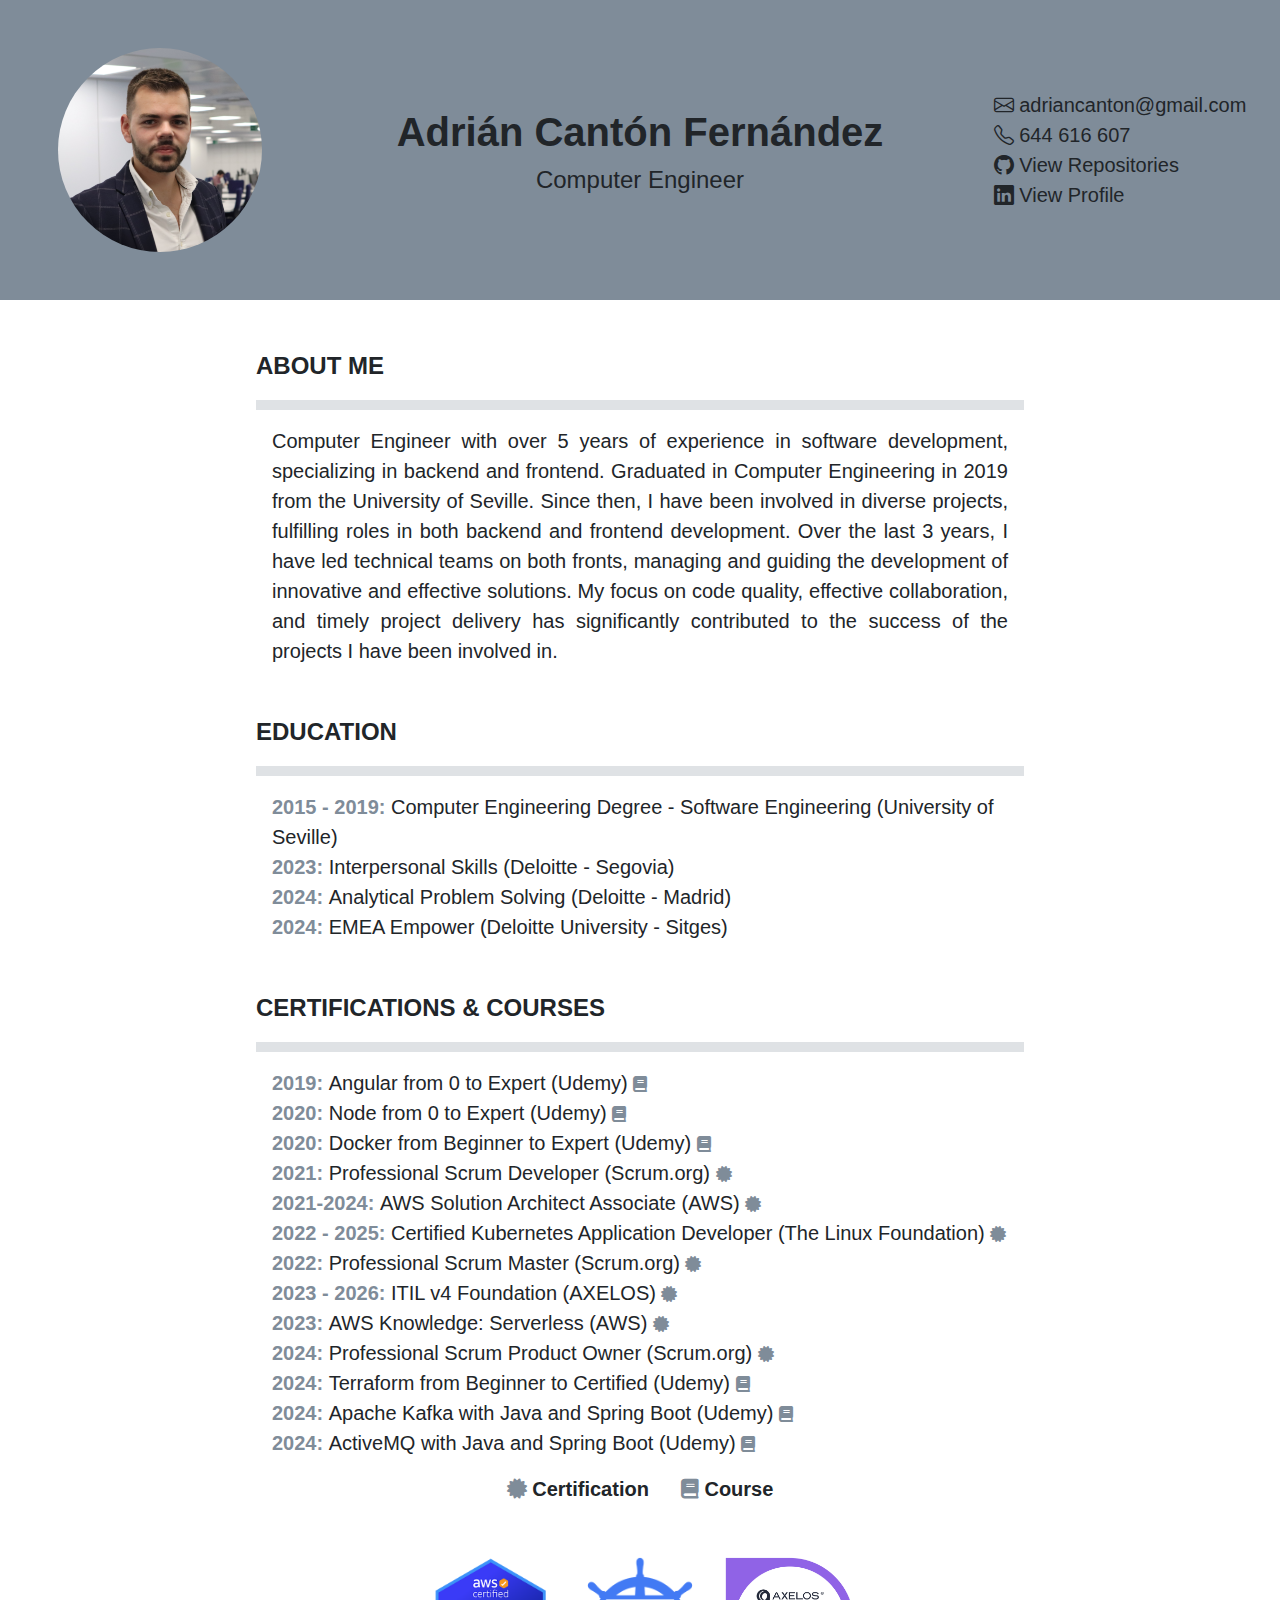
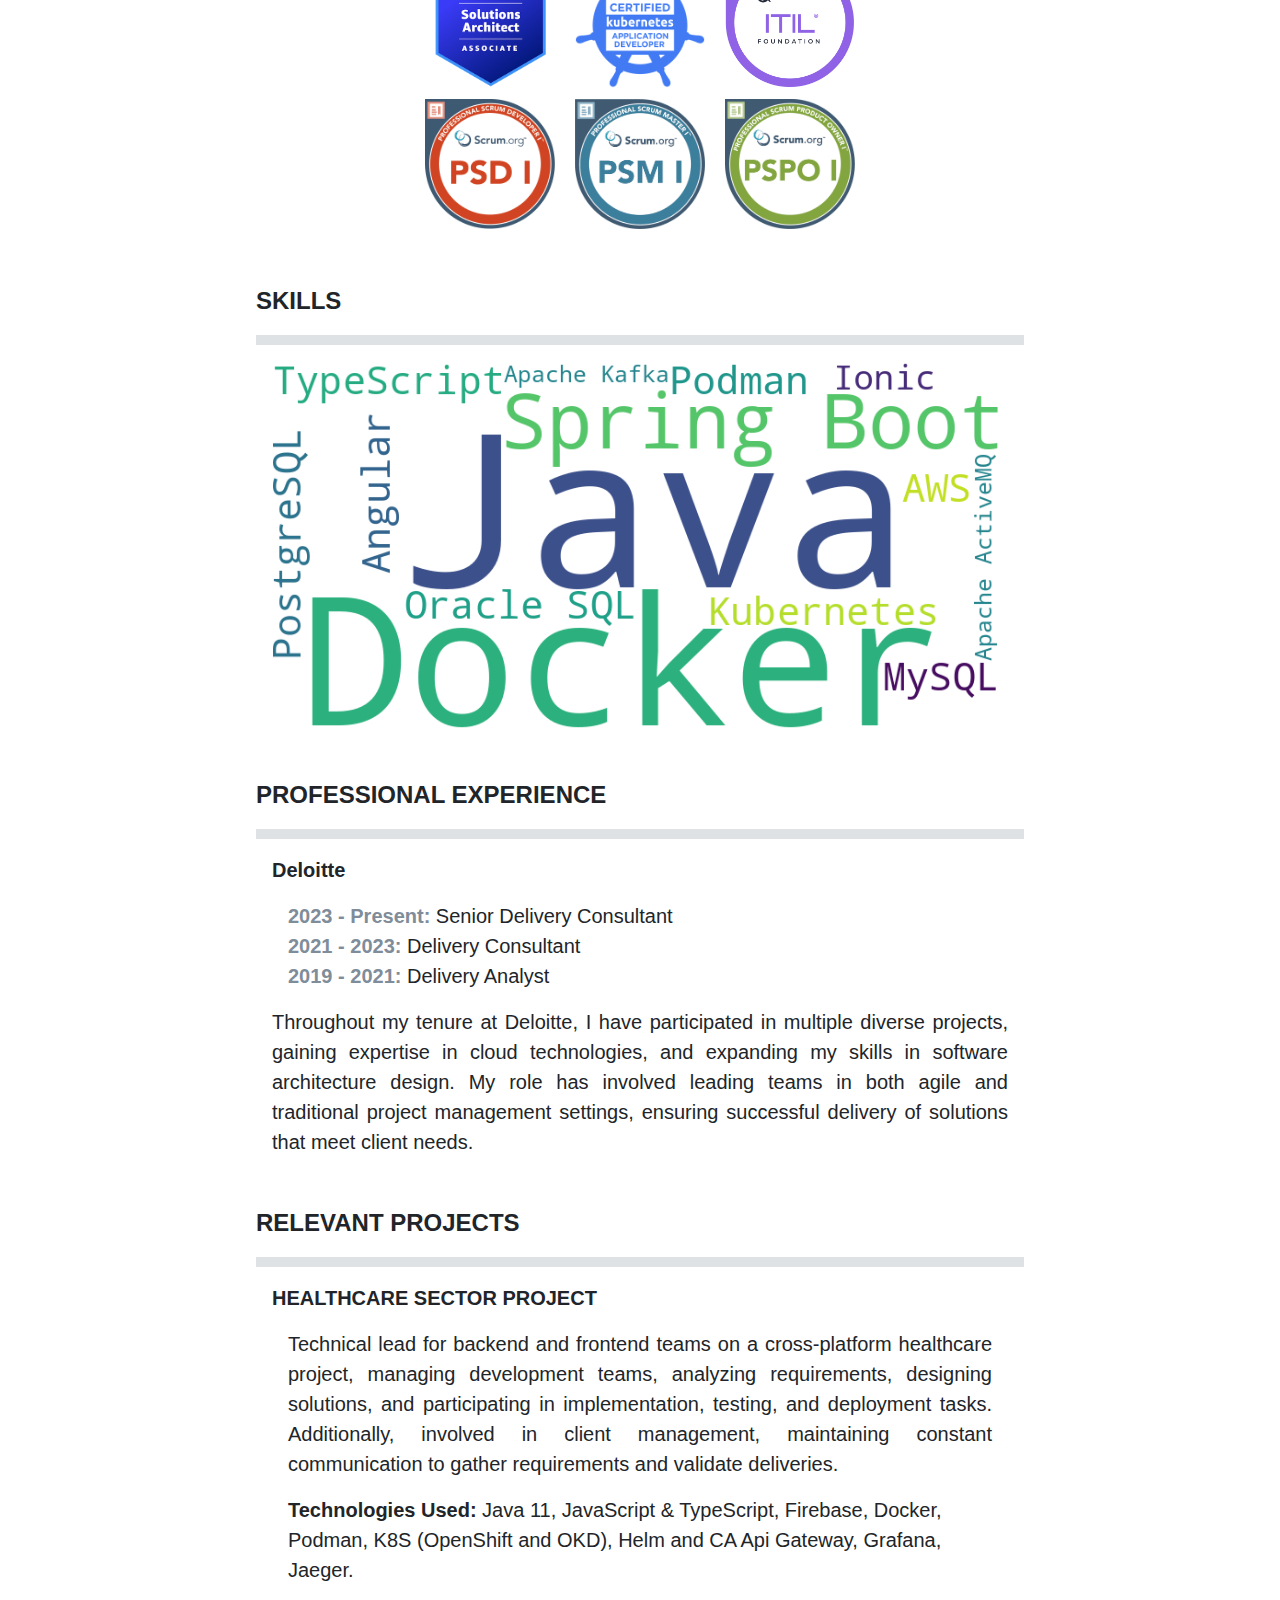
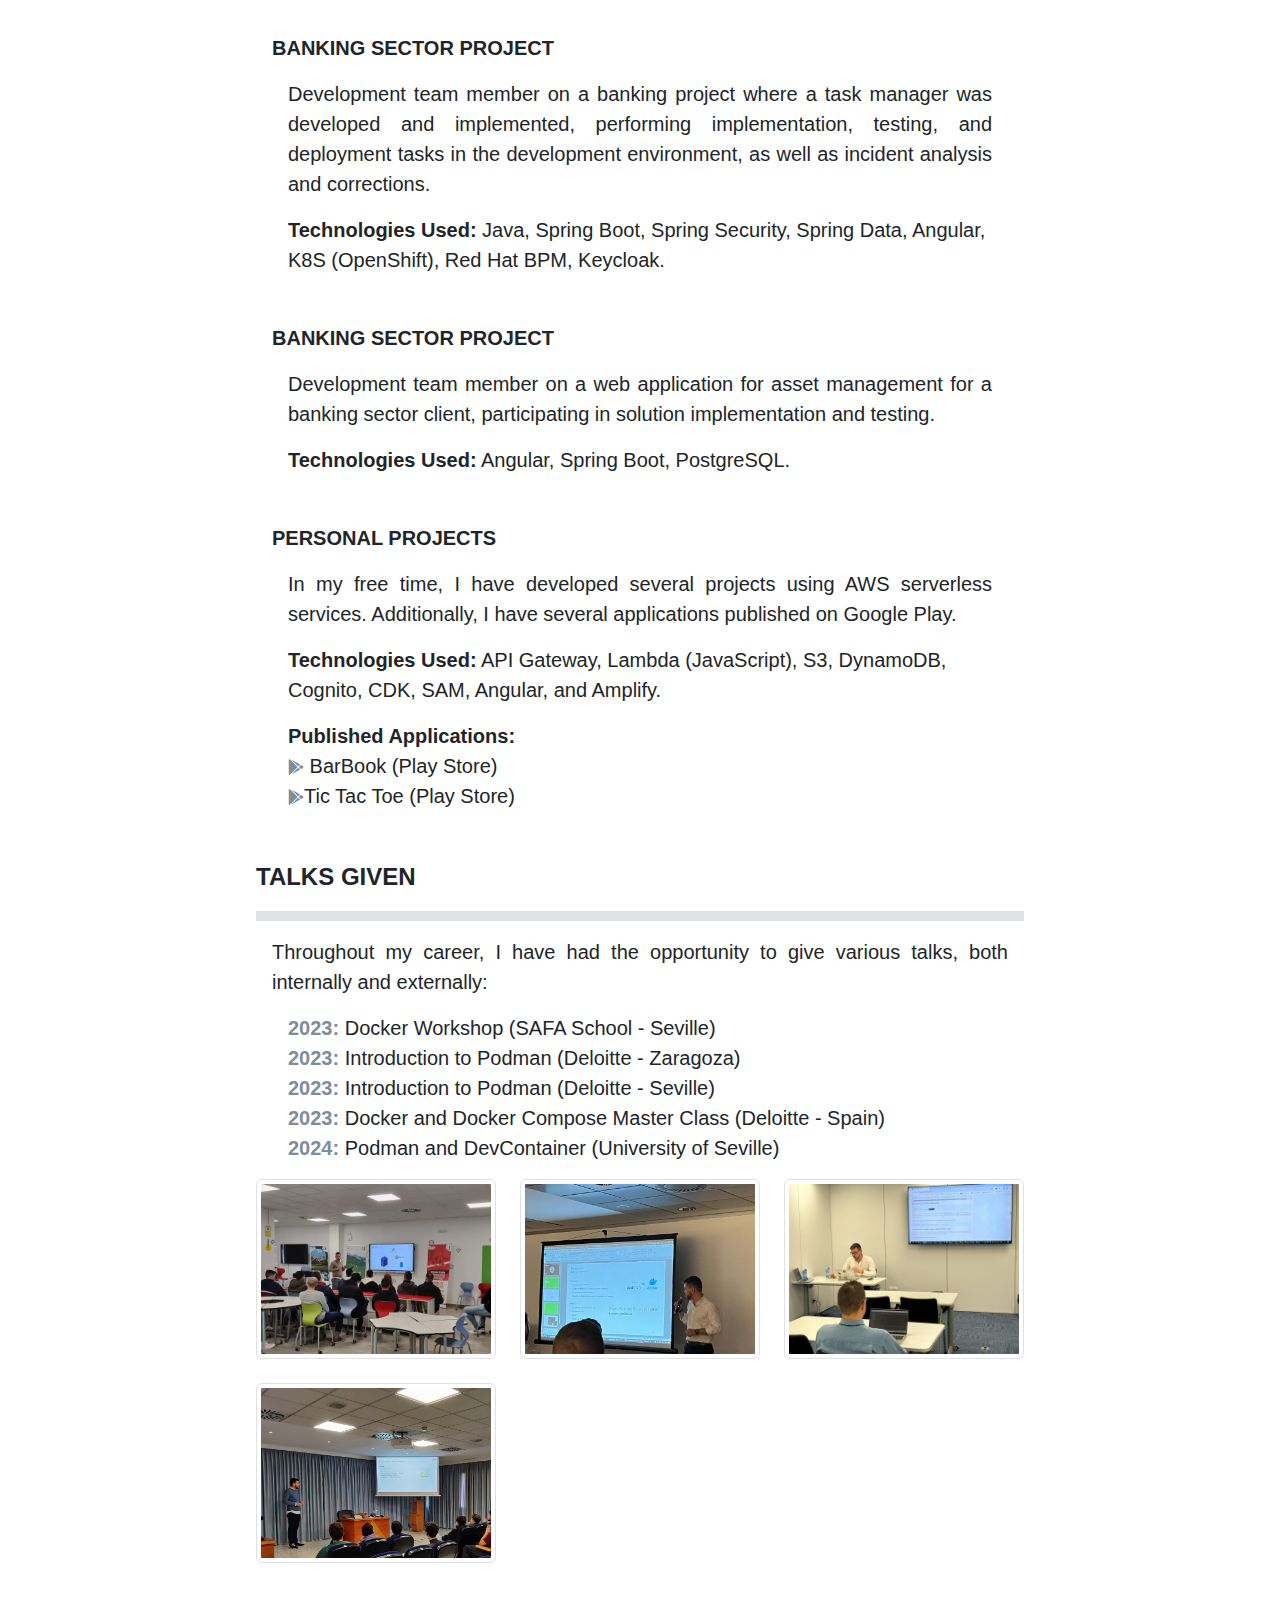
==== en.html @ 29fb7009 "Added multilanguage" ====
<!DOCTYPE html>
<html lang="en">

<head>
    <meta charset="UTF-8">
    <meta name="viewport" content="width=device-width, initial-scale=1.0">
    <title>Adrián Cantón</title>
    <link rel="icon" type="image/png" sizes="32x32" href="./assets/images/icon.png">
    <link href="https://cdn.jsdelivr.net/npm/bootstrap@5.3.3/dist/css/bootstrap.min.css" rel="stylesheet"
        integrity="sha384-QWTKZyjpPEjISv5WaRU9OFeRpok6YctnYmDr5pNlyT2bRjXh0JMhjY6hW+ALEwIH" crossorigin="anonymous">
    <link href="https://cdn.jsdelivr.net/npm/bootstrap-icons@1.10.5/font/bootstrap-icons.css" rel="stylesheet">
    <link rel="stylesheet" href="https://cdnjs.cloudflare.com/ajax/libs/font-awesome/6.0.0-beta3/css/all.min.css">
    <link href="./assets/styles/styles.css" rel="stylesheet">
</head>

<body class="mb-5">
    <div class="header row">
        <div class="photo col-lg-3 p-5">
            <img src="./assets/images/me.jpeg" />
        </div>
        <div class="main-title text-center col-lg-6 ps-3 pe-3">
            <div class="name">Adrián Cantón Fernández</div>
            <div class="job">Computer Engineer</div>
        </div>
        <div class="links col-lg-3 pt-5 pb-5">
            <div>
                <div class="link"><a href="mailto:adriancanton@gmail.com"><i class="bi bi-envelope"></i>
                        adriancanton@gmail.com</a></div>
                <div class="link"><a href="tel:644616607"><i class="bi bi-telephone"></i> 644 616 607</a></div>
                <div class="link"><a href="https://github.com/adrcanfer" target="_blank"><i class="bi bi-github"></i>
                        View Repositories</a></div>
                <div class="link"><a
                        href="https://www.linkedin.com/in/adri%C3%A1n-cant%C3%B3n-fern%C3%A1ndez-652291108/"
                        target="_blank"><i class="bi bi-linkedin"></i> View Profile</a></div>
            </div>
        </div>
    </div>
    <div class="container">
        <div class="section mt-5">
            <div class="section-title text-uppercase">About Me</div>
            <hr>
            <div class="section-content mx-3">
                <div class="section-description text-justify">
                    Computer Engineer with over 5 years of experience in software development, specializing in backend
                    and frontend. Graduated in Computer Engineering in 2019 from the University of Seville. Since then,
                    I have been involved in diverse projects, fulfilling roles in both backend and frontend development.
                    Over the last 3 years, I have led technical teams on both fronts, managing and guiding the
                    development of innovative and effective solutions. My focus on code quality, effective
                    collaboration, and timely project delivery has significantly contributed to the success of the
                    projects I have been involved in.
                </div>
            </div>
        </div>
        <div class="section mt-5">
            <div class="section-title text-uppercase">Education</div>
            <hr>
            <div class="section-content mx-3">
                <div class="section-item"><span class="item-date">2015 - 2019: </span> Computer Engineering Degree -
                    Software Engineering (University of Seville)</div>
                <div class="section-item"><span class="item-date">2023: </span> Interpersonal Skills (Deloitte -
                    Segovia)</div>
                <div class="section-item"><span class="item-date">2024: </span> Analytical Problem Solving (Deloitte -
                    Madrid)</div>
                <div class="section-item"><span class="item-date">2024: </span> EMEA Empower (Deloitte University -
                    Sitges)</div>
            </div>
        </div>
        <div class="section mt-5">
            <div class="section-title text-uppercase">Certifications & Courses</div>
            <hr>
            <div class="section-content mx-3">

                <div class="section-item"><span class="item-date">2019: </span> Angular from 0 to Expert (Udemy) <i
                        class="fas fa-book"></i></div>
                <div class="section-item"><span class="item-date">2020: </span> Node from 0 to Expert (Udemy) <i
                        class="fas fa-book"></i></div>
                <div class="section-item"><span class="item-date">2020: </span> Docker from Beginner to Expert (Udemy)
                    <i class="fas fa-book"></i></div>
                <div class="section-item"><span class="item-date">2021: </span> Professional Scrum Developer (Scrum.org)
                    <i class="fas fa-certificate"></i></div>
                <div class="section-item"><span class="item-date">2021-2024: </span> AWS Solution Architect Associate
                    (AWS) <i class="fas fa-certificate"></i></div>
                <div class="section-item"><span class="item-date">2022 - 2025: </span> Certified Kubernetes Application
                    Developer (The Linux Foundation) <i class="fas fa-certificate"></i></div>
                <div class="section-item"><span class="item-date">2022: </span> Professional Scrum Master (Scrum.org) <i
                        class="fas fa-certificate"></i></div>
                <div class="section-item"><span class="item-date">2023 - 2026: </span> ITIL v4 Foundation (AXELOS) <i
                        class="fas fa-certificate"></i></div>
                <div class="section-item"><span class="item-date">2023: </span> AWS Knowledge: Serverless (AWS) <i
                        class="fas fa-certificate"></i></div>
                <div class="section-item"><span class="item-date">2024: </span> Professional Scrum Product Owner
                    (Scrum.org) <i class="fas fa-certificate"></i></div>
                <div class="section-item"><span class="item-date">2024: </span> Terraform from Beginner to Certified
                    (Udemy) <i class="fas fa-book"></i></div>
                <div class="section-item"><span class="item-date">2024: </span> Apache Kafka with Java and Spring Boot
                    (Udemy) <i class="fas fa-book"></i></div>
                <div class="section-item"><span class="item-date">2024: </span> ActiveMQ with Java and Spring Boot
                    (Udemy) <i class="fas fa-book"></i></div>

                <div class="legend mt-3">
                    <div class="legend-item me-3 fw-bold"><i class="fas fa-certificate"></i> Certification</div>
                    <div class="legend-item ms-3 fw-bold"><i class="fas fa-book"></i> Course</div>
                </div>

                <div class="badges mt-5">
                    <div class="badge"><img class="img-fluid" src="./assets/images/badge/aws.png"></div>
                    <div class="badge"><img class="img-fluid" src="./assets/images/badge/ckad.png"></div>
                    <div class="badge"><img class="img-fluid" src="./assets/images/badge/itil.png"></div>
                    <div class="badge"><img class="img-fluid" src="./assets/images/badge/psd.png"></div>
                    <div class="badge"><img class="img-fluid" src="./assets/images/badge/psm.png"></div>
                    <div class="badge"><img class="img-fluid" src="./assets/images/badge/pspo.png"></div>
                </div>
            </div>
        </div>


        <div class="section mt-5">
            <div class="section-title text-uppercase">Skills</div>
            <hr>
            <div class="section-content mx-3">
                <div class="row">
                    <div>
                        <img class="img-fluid" src="./assets/images/knowledge/cloud.png" />
                    </div>
                </div>
            </div>
        </div>
        <div class="section mt-5">
            <div class="section-title text-uppercase">Professional Experience</div>
            <hr>
            <div class="section-content mx-3">
                <div class="section-item fw-bold mb-3">Deloitte</div>
                <div class="section-subitem ms-3"><span class="item-date">2023 - Present: </span> Senior Delivery
                    Consultant</div>
                <div class="section-subitem ms-3"><span class="item-date">2021 - 2023: </span> Delivery Consultant</div>
                <div class="section-subitem ms-3"><span class="item-date">2019 - 2021: </span> Delivery Analyst</div>
                <div class="section-descrption text-justify mt-3">Throughout my tenure at Deloitte, I have participated
                    in multiple diverse projects, gaining expertise in cloud technologies, and expanding my skills in
                    software architecture design. My role has involved leading teams in both agile and traditional
                    project management settings, ensuring successful delivery of solutions that meet client needs.</div>
            </div>
        </div>

        <div class="section mt-5">
            <div class="section-title text-uppercase">Relevant Projects</div>
            <hr>
            <div class="section-content mx-3">
                <div class="section-item">
                    <div class="item-title fw-bold text-uppercase">Healthcare Sector Project</div>
                    <div class="item-description text-justify mt-3 mx-3">
                        Technical lead for backend and frontend teams on a cross-platform healthcare project, managing
                        development teams, analyzing requirements, designing solutions, and participating in
                        implementation, testing, and deployment tasks. Additionally, involved in client management,
                        maintaining constant communication to gather requirements and validate deliveries.
                    </div>
                    <div class="item-technologies mt-3 mx-3"><strong>Technologies Used:</strong> Java 11, JavaScript &
                        TypeScript, Firebase, Docker, Podman, K8S (OpenShift and OKD), Helm and CA Api Gateway, Grafana,
                        Jaeger.</div>
                </div>

                <div class="section-item mt-5">
                    <div class="item-title fw-bold text-uppercase">Banking Sector Project</div>
                    <div class="item-description text-justify mt-3 mx-3">
                        Development team member on a banking project where a task manager was developed and implemented,
                        performing implementation, testing, and deployment tasks in the development environment, as well
                        as incident analysis and corrections.
                    </div>
                    <div class="item-technologies mt-3 mx-3"><strong>Technologies Used:</strong> Java, Spring Boot,
                        Spring Security, Spring Data, Angular, K8S (OpenShift), Red Hat BPM, Keycloak.</div>
                </div>

                <div class="section-item mt-5">
                    <div class="item-title fw-bold text-uppercase">Banking Sector Project</div>
                    <div class="item-description text-justify mt-3 mx-3">
                        Development team member on a web application for asset management for a banking sector client,
                        participating in solution implementation and testing.
                    </div>
                    <div class="item-technologies mt-3 mx-3"><strong>Technologies Used:</strong> Angular, Spring Boot,
                        PostgreSQL.</div>
                </div>

                <div class="section-item mt-5">
                    <div class="item-title fw-bold text-uppercase">Personal Projects</div>
                    <div class="item-description text-justify mt-3 mx-3">
                        In my free time, I have developed several projects using AWS serverless services. Additionally,
                        I have several applications published on Google Play.
                    </div>
                    <div class="item-technologies mt-3 mx-3"><strong>Technologies Used:</strong> API Gateway, Lambda
                        (JavaScript), S3, DynamoDB, Cognito, CDK, SAM, Angular, and Amplify.</div>
                    <div class="item-links mt-3 mx-3">
                        <strong>Published Applications:</strong><br>
                        <div class="link"><i class="fa-brands fa-google-play"></i><a
                                href="https://play.google.com/store/apps/details?id=com.adrcanfer.barbook"
                                target="_blank" rel="noopener noreferrer"> BarBook (Play Store)</a><br></div>
                        <div class="link"><i class="fa-brands fa-google-play"></i><a
                                href="https://play.google.com/store/apps/details?id=com.adrcanfer.tictactoe"
                                target="_blank" rel="noopener noreferrer">Tic Tac Toe (Play Store)</a></div>
                    </div>
                </div>
            </div>


            <div class="section mt-5">
                <div class="section-title text-uppercase">Talks Given</div>
                <hr>
                <div class="section-content mx-3">
                    <div class="section-description text-justify mb-3">Throughout my career, I have had the opportunity
                        to give various talks, both internally and externally:</div>
                    <div class="section-item ms-3"><span class="item-date">2023: </span> Docker Workshop (SAFA School -
                        Seville)</div>
                    <div class="section-item ms-3"><span class="item-date">2023: </span> Introduction to Podman
                        (Deloitte - Zaragoza)</div>
                    <div class="section-item ms-3"><span class="item-date">2023: </span> Introduction to Podman
                        (Deloitte - Seville)</div>
                    <div class="section-item ms-3"><span class="item-date">2023: </span> Docker and Docker Compose
                        Master Class (Deloitte - Spain)</div>
                    <div class="section-item ms-3"><span class="item-date">2024: </span> Podman and DevContainer
                        (University of Seville)</div>
                </div>
                <div class="gallery row mt-3">
                    <div class="col-md-4 mb-4">
                        <a href="#" class="gallery-item" data-image="./assets/images/techtalks/safa.jpg"
                            data-caption="Docker Workshop (Colegio SAFA - Sevilla)">
                            <div class="img-container">
                                <img src="./assets/images/techtalks/safa.jpg" class="img-thumbnail img-4-3"
                                    alt="Miniatura Safa">
                            </div>
                        </a>
                    </div>
                    <div class="col-md-4 mb-4">
                        <a href="#" class="gallery-item" data-image="./assets/images/techtalks/th.jpg"
                            data-caption="Introduction to Podman (Deloitte - Zaragoza)">
                            <div class="img-container">
                                <img src="./assets/images/techtalks/th.jpg" class="img-thumbnail img-4-3"
                                    alt="Miniatura TH">
                            </div>
                        </a>
                    </div>
                    <div class="col-md-4 mb-4">
                        <a href="#" class="gallery-item" data-image="./assets/images/techtalks/taller-docker.jpg"
                            data-caption="Docker and Docker Compose Master Class (Deloitte - Spain)">
                            <div class="img-container">
                                <img src="./assets/images/techtalks/taller-docker.jpg" class="img-thumbnail img-4-3"
                                    alt="Miniatura Taller Docker">
                            </div>
                        </a>
                    </div>
                    <div class="col-md-4 mb-4">
                        <a href="#" class="gallery-item" data-image="./assets/images/techtalks/us.jpg"
                            data-caption="Podman and DevContainer (University of Seville)">
                            <div class="img-container">
                                <img src="./assets/images/techtalks/us.jpg" class="img-thumbnail img-4-3"
                                    alt="Miniatura US">
                            </div>
                        </a>
                    </div>
                </div>
            </div>
        </div>

        <!-- Modal imágenes -->
        <div id="galleryModal" class="modal fade" tabindex="-1" aria-labelledby="galleryModalLabel" aria-hidden="true">
            <div class="modal-dialog modal-xl">
                <div class="modal-content">
                    <div class="modal-body">
                        <img id="modalImage" src="" class="">
                        <div id="modalCaption" class="mt-2 text-center"></div>
                    </div>
                    <div class="modal-footer">
                        <button type="button" class="btn btn-secondary" data-bs-dismiss="modal">Close</button>
                        <button type="button" class="btn btn-primary" id="prevBtn"><i
                                class="bi bi-arrow-left"></i></button>
                        <button type="button" class="btn btn-primary" id="nextBtn"><i
                                class="bi bi-arrow-right"></i></button>
                    </div>
                </div>
            </div>
        </div>
</body>

</html>
---- assets/styles/styles.css ----
body {
    font-size: 20px;
    font-family: Arial, Helvetica, sans-serif;
    overflow-x: hidden; /* Previene el scroll horizontal */
}

.text-justify {
    text-align: justify;
}

/* Header */
.header {
    background-color: #7f8c99;
    width: 100%;
    margin: 0; /* Elimina márgenes no deseados */
}

.photo {
    max-height: 300px;
    display: flex;
    justify-content: center;
}

.photo img {
    border-radius: 150px;
    max-height: 100%;
    max-width: 100%; /* Asegura que la imagen no se desborde */
}

.main-title {
    display: flex;
    flex-direction: column;
    justify-content: center;
    align-items: center;
    padding-left: 1rem;
    padding-right: 1rem;
}

.name {
    font-size: 40px;
    font-weight: bold;
    text-align: center;
}

.job {
    font-size: 24px;
}

.links {
    display: flex;
    flex-direction: column;
    justify-content: center;
    align-items: center;
    padding-left: 1rem;
    padding-right: 1rem;
}

.link a {
    color: #212529;
    text-decoration: none;
}

.link a:hover {
    text-decoration: underline;
}

/* Content */
.container {
    max-width: 800px;
    padding-left: 1rem;
    padding-right: 1rem;
}

.section {}

.section-title {
    font-size: 24px;
    font-weight: bold;
}

hr {
    border: 5px solid #7f8c99;
}

.item-date {
    color: #7f8c99;
    font-weight: bold;
}

.legend {
    display: flex;
    justify-content: center;
}

.section-item i {
    font-size: 16px;
}

.section-item i, .legend i {
    color: #7f8c99;
}

.img-4-3 {
    width: 100%;
    height: auto;
    max-height: 200px;
    object-fit: cover;
    display: block;
}

.img-container {
    position: relative;
    width: 100%;
    padding-bottom: 75%;
    overflow: hidden;
}
.img-container img {
    position: absolute;
    top: 0;
    left: 0;
    width: 100%;
    height: 100%;
    object-fit: cover;
}

.modal-body img {
    width: auto;
    height: auto;
    max-width: 100%;
    max-height: 75vh;
    margin: 0 auto;
    display: block;
}

.badges  {
    display: flex;
    flex-wrap: wrap;
    justify-content: center;
    max-width: 450px;
    margin: auto;
}

.badge {
    max-width: 150px;
}
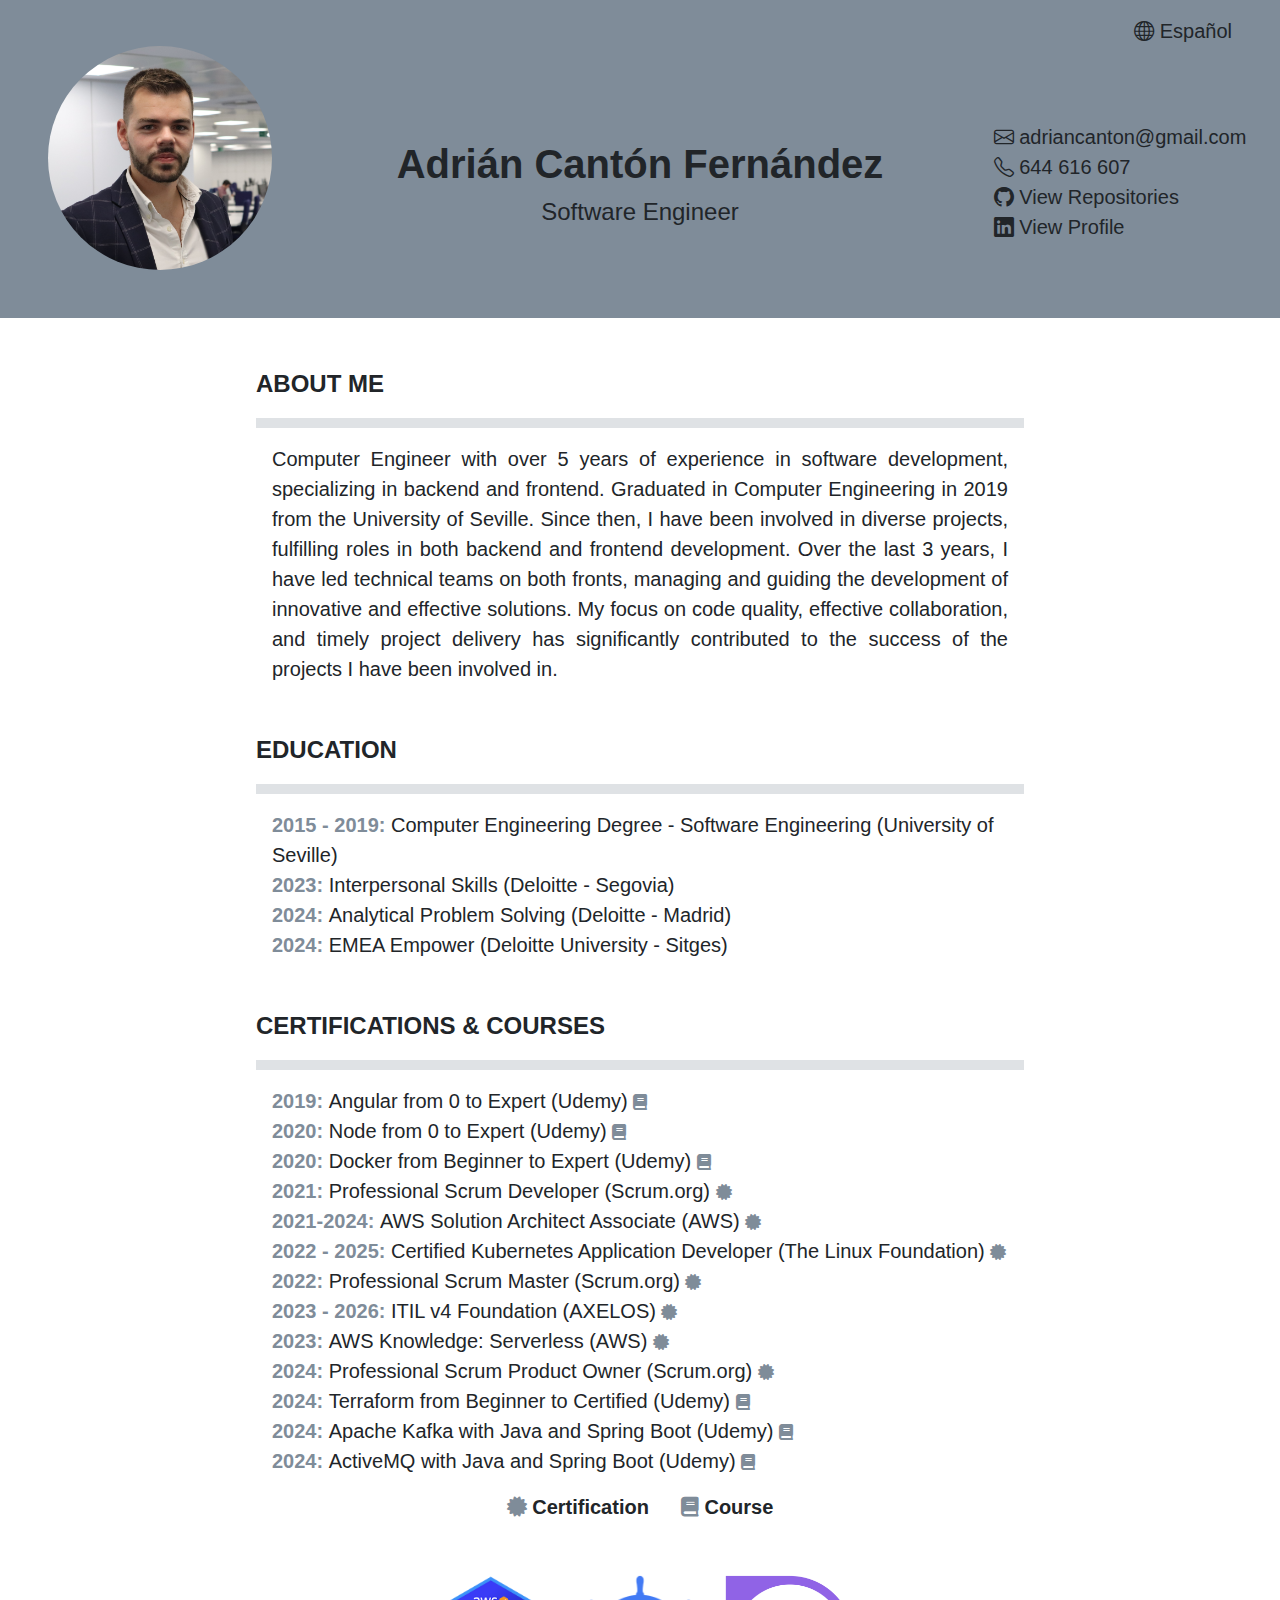
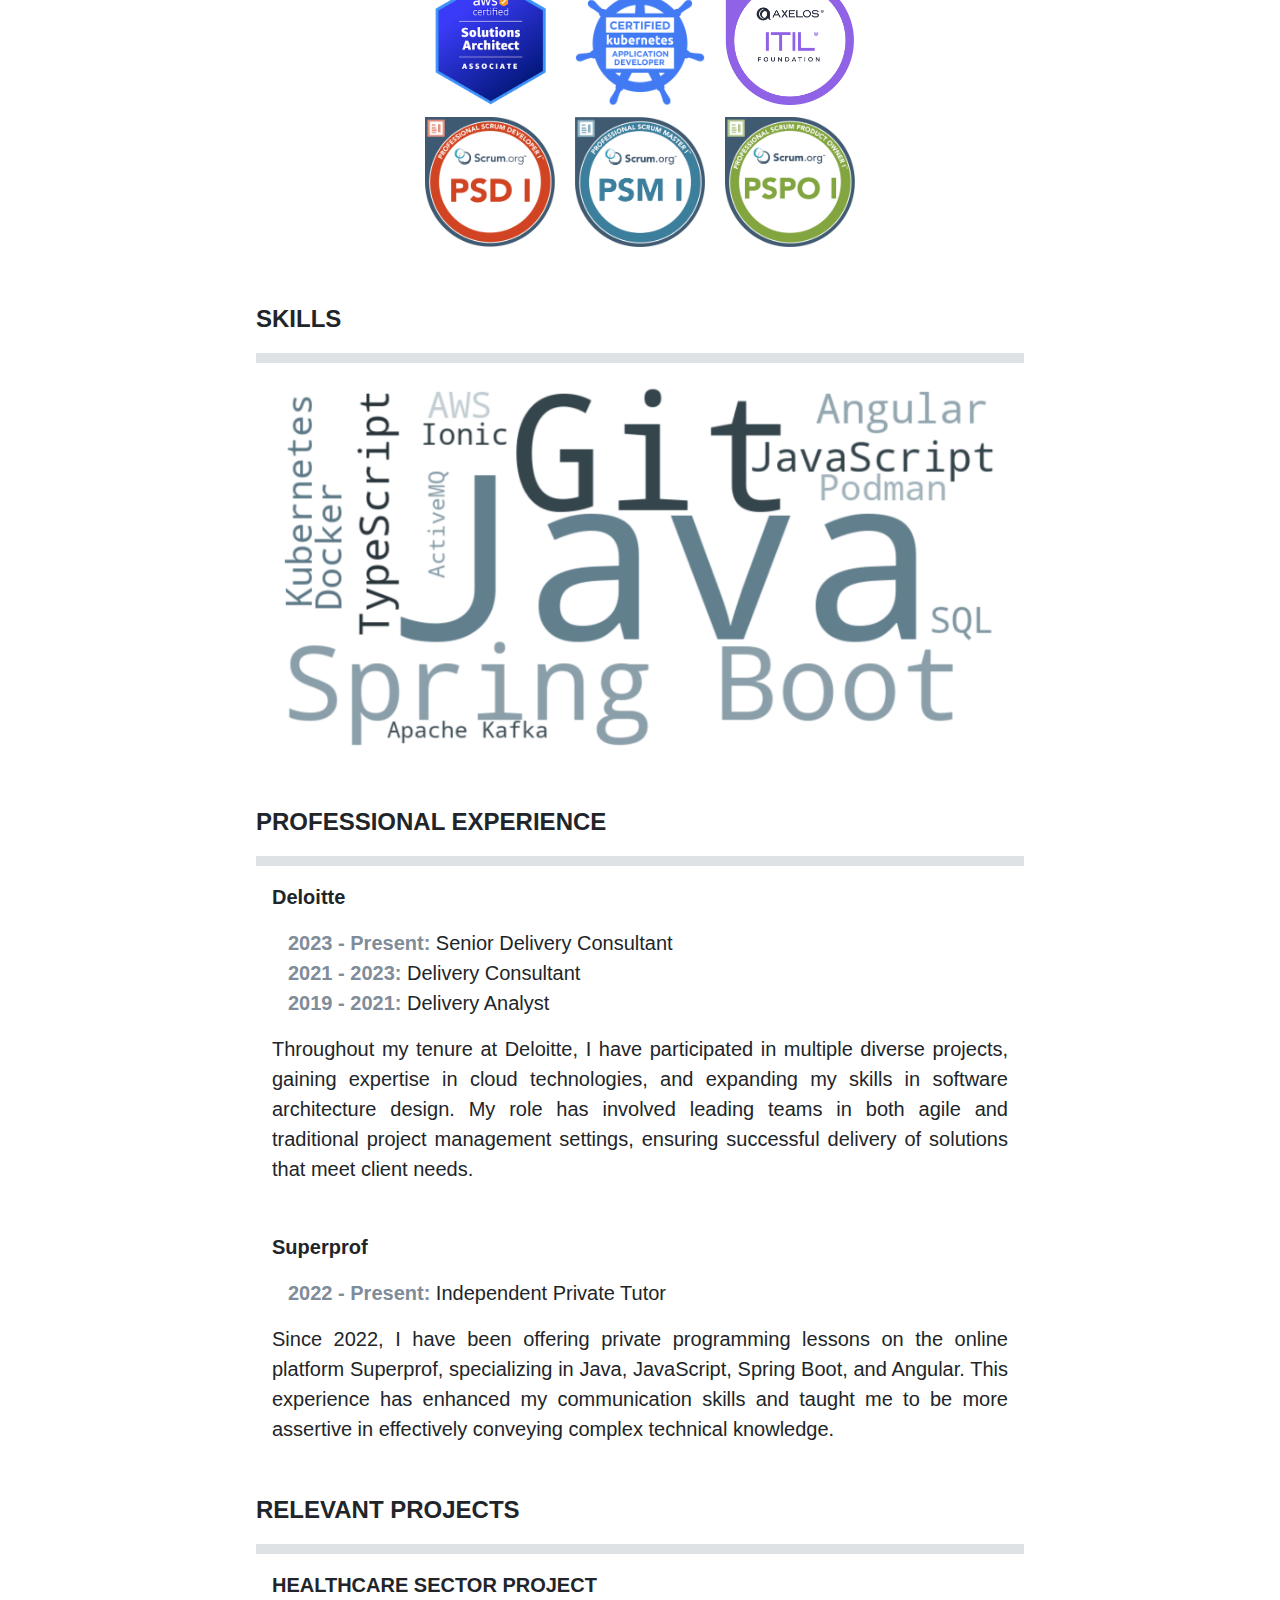
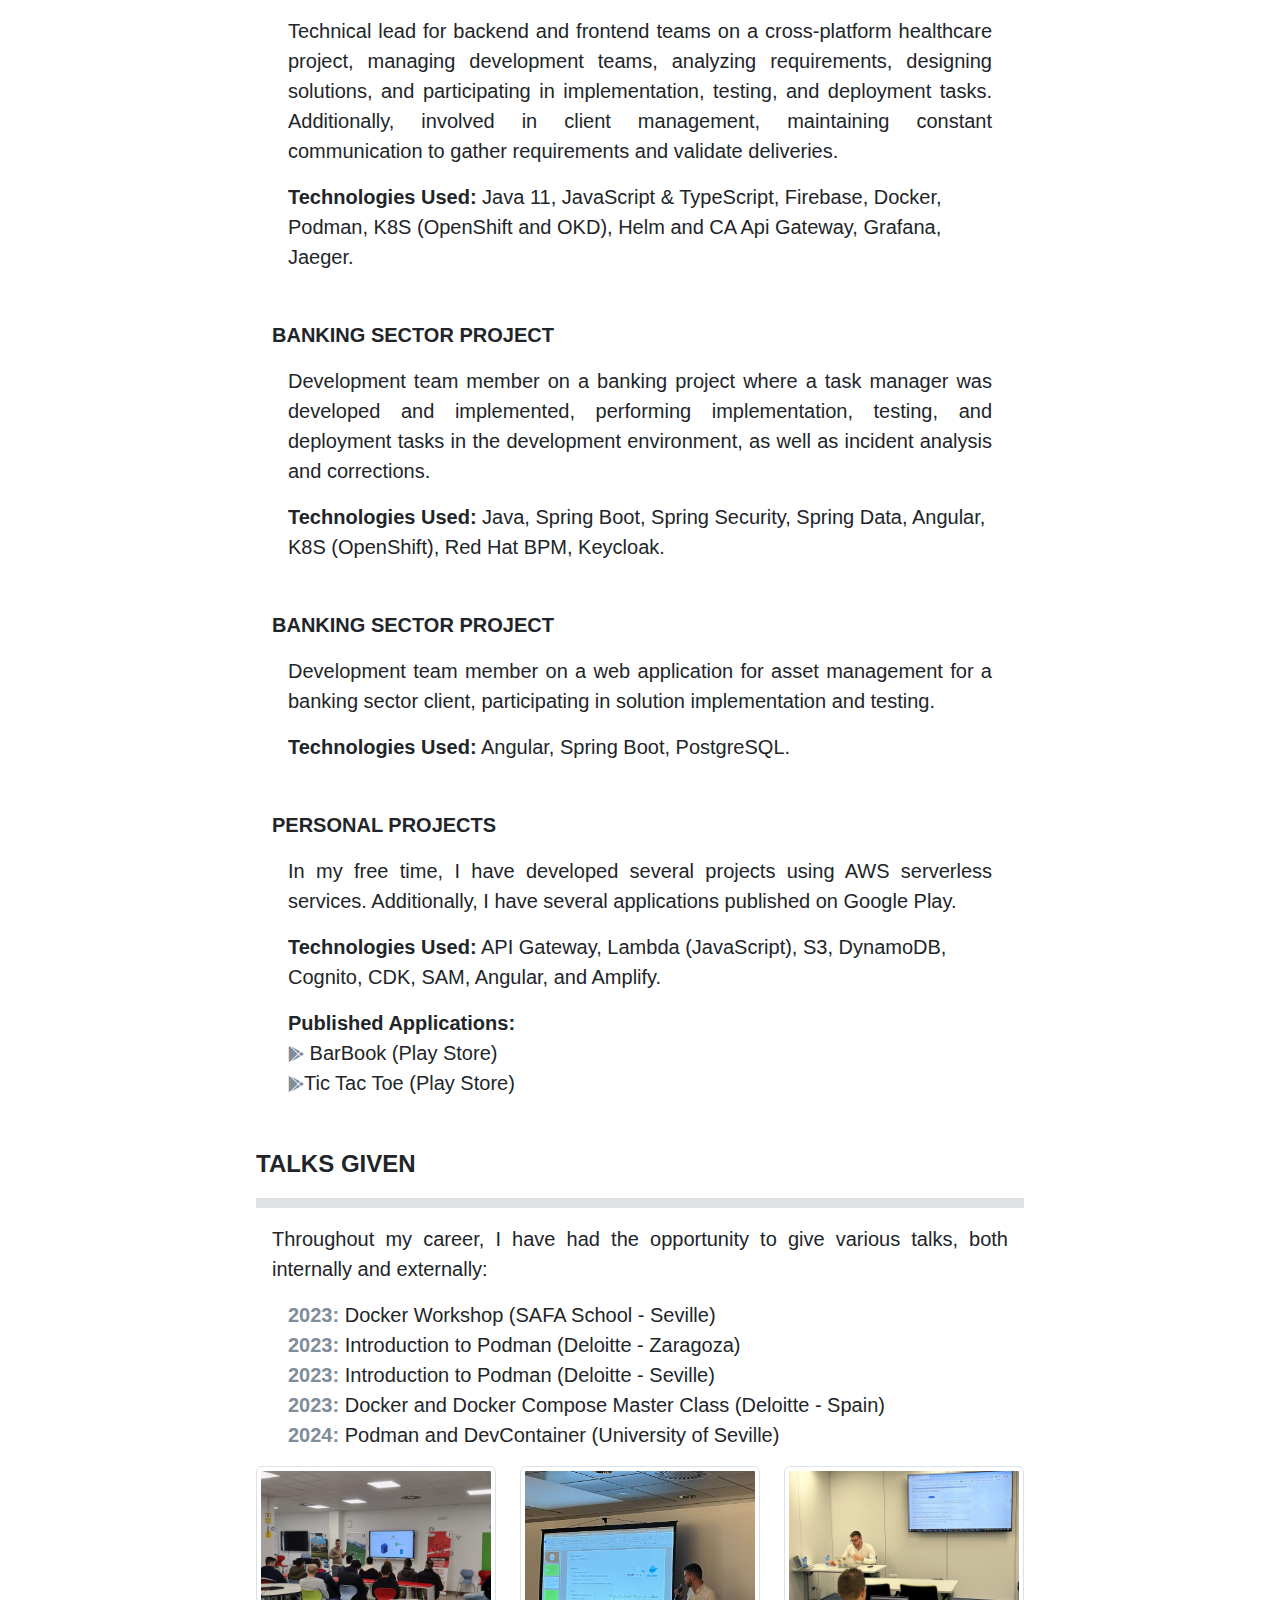
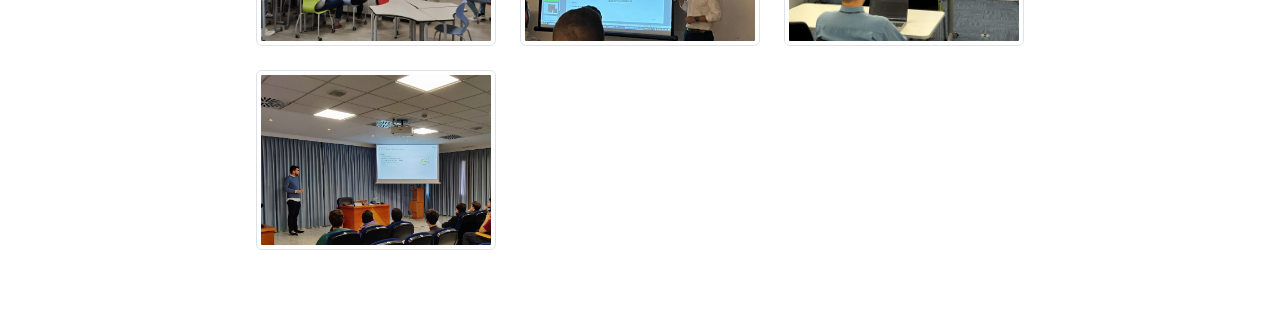
==== commit 39ed3406: "Added multilanguage and refactor modal" ====
--- a/en.html
+++ b/en.html
@@ -15,12 +15,15 @@
 
 <body class="mb-5">
     <div class="header row">
-        <div class="photo col-lg-3 p-5">
+        <div class="col-12 text-end pt-3 pe-5 link">
+            <a href="./es.html" class="language-link"><i class="bi bi-globe"></i> Español</a>
+        </div>
+        <div class="photo col-lg-3 px-5 pb-5">
             <img src="./assets/images/me.jpeg" />
         </div>
         <div class="main-title text-center col-lg-6 ps-3 pe-3">
             <div class="name">Adrián Cantón Fernández</div>
-            <div class="job">Computer Engineer</div>
+            <div class="job">Software Engineer</div>
         </div>
         <div class="links col-lg-3 pt-5 pb-5">
             <div>
@@ -75,9 +78,11 @@
                 <div class="section-item"><span class="item-date">2020: </span> Node from 0 to Expert (Udemy) <i
                         class="fas fa-book"></i></div>
                 <div class="section-item"><span class="item-date">2020: </span> Docker from Beginner to Expert (Udemy)
-                    <i class="fas fa-book"></i></div>
+                    <i class="fas fa-book"></i>
+                </div>
                 <div class="section-item"><span class="item-date">2021: </span> Professional Scrum Developer (Scrum.org)
-                    <i class="fas fa-certificate"></i></div>
+                    <i class="fas fa-certificate"></i>
+                </div>
                 <div class="section-item"><span class="item-date">2021-2024: </span> AWS Solution Architect Associate
                     (AWS) <i class="fas fa-certificate"></i></div>
                 <div class="section-item"><span class="item-date">2022 - 2025: </span> Certified Kubernetes Application
@@ -138,6 +143,13 @@
                     in multiple diverse projects, gaining expertise in cloud technologies, and expanding my skills in
                     software architecture design. My role has involved leading teams in both agile and traditional
                     project management settings, ensuring successful delivery of solutions that meet client needs.</div>
+                <div class="section-item fw-bold mt-5 mb-3">Superprof</div>
+                <div class="section-subitem ms-3"><span class="item-date">2022 - Present: </span> Independent Private
+                    Tutor</div>
+                <div class="section-description text-justify mt-3">Since 2022, I have been offering private programming
+                    lessons on the online platform Superprof, specializing in Java, JavaScript, Spring Boot, and
+                    Angular. This experience has enhanced my communication skills and taught me to be more assertive in
+                    effectively conveying complex technical knowledge.</div>
             </div>
         </div>
 
@@ -262,20 +274,36 @@
         <div id="galleryModal" class="modal fade" tabindex="-1" aria-labelledby="galleryModalLabel" aria-hidden="true">
             <div class="modal-dialog modal-xl">
                 <div class="modal-content">
+                    <div class="modal-header">
+                        <div id="modalCaption" class="mt-2 d-flex justify-content-end"></div>
+                        <button type="button" class="btn-close" data-bs-dismiss="modal" aria-label="Close"></button>
+                    </div>
                     <div class="modal-body">
-                        <img id="modalImage" src="" class="">
-                        <div id="modalCaption" class="mt-2 text-center"></div>
-                    </div>
-                    <div class="modal-footer">
-                        <button type="button" class="btn btn-secondary" data-bs-dismiss="modal">Close</button>
-                        <button type="button" class="btn btn-primary" id="prevBtn"><i
-                                class="bi bi-arrow-left"></i></button>
-                        <button type="button" class="btn btn-primary" id="nextBtn"><i
-                                class="bi bi-arrow-right"></i></button>
-                    </div>
-                </div>
-            </div>
-        </div>
+                        <div class="col">
+                            <button type="button" class="modal-btn" id="prevBtn"><i
+                                    class="bi bi-chevron-left"></i></button>
+                        </div>
+                        <div>
+                            <img id="modalImage" src="" class="">
+                        </div>
+                        <div class="col d-flex justify-content-end">
+                            <button type="button" class="modal-btn" id="nextBtn"><i
+                                    class="bi bi-chevron-right"></i></button>
+                        </div>
+                    </div>
+                </div>
+            </div>
+        </div>
+        <script src="https://cdn.jsdelivr.net/npm/bootstrap@5.3.3/dist/js/bootstrap.bundle.min.js"
+            integrity="sha384-YvpcrYf0tY3lHB60NNkmXc5s9fDVZLESaAA55NDzOxhy9GkcIdslK1eN7N6jIeHz"
+            crossorigin="anonymous"></script>
+        <script src="https://cdn.jsdelivr.net/npm/@popperjs/core@2.11.8/dist/umd/popper.min.js"
+            integrity="sha384-I7E8VVD/ismYTF4hNIPjVp/Zjvgyol6VFvRkX/vR+Vc4jQkC+hVqc2pM8ODewa9r"
+            crossorigin="anonymous"></script>
+        <script src="https://cdn.jsdelivr.net/npm/bootstrap@5.3.3/dist/js/bootstrap.min.js"
+            integrity="sha384-0pUGZvbkm6XF6gxjEnlmuGrJXVbNuzT9qBBavbLwCsOGabYfZo0T0to5eqruptLy"
+            crossorigin="anonymous"></script>
+        <script src="./assets/js/script.js"></script>
 </body>
 
 </html>--- a/assets/styles/styles.css
+++ b/assets/styles/styles.css
@@ -123,13 +123,32 @@
     object-fit: cover;
 }
 
+.modal-body {
+    display: flex;
+    align-items: center;
+}
+
 .modal-body img {
     width: auto;
     height: auto;
     max-width: 100%;
-    max-height: 75vh;
+    max-height: 67vh;
     margin: 0 auto;
     display: block;
+}
+
+.modal-header .btn-close {
+    padding: 0;
+    margin: 0;
+}
+
+#modalCaption {
+    margin: auto;
+}
+
+.modal-btn {
+    border: 0px;
+    background-color: inherit;
 }
 
 .badges  {
@@ -142,4 +161,21 @@
 
 .badge {
     max-width: 150px;
-}+}
+
+.header .english-link {
+    margin-right: 0;
+}
+
+.btn-primary {
+    background-color: #007bff;
+    border: none;
+    padding: 10px 20px;
+    color: white;
+    text-decoration: none;
+    border-radius: 5px;
+}
+
+.btn-primary:hover {
+    background-color: #0056b3;
+}
